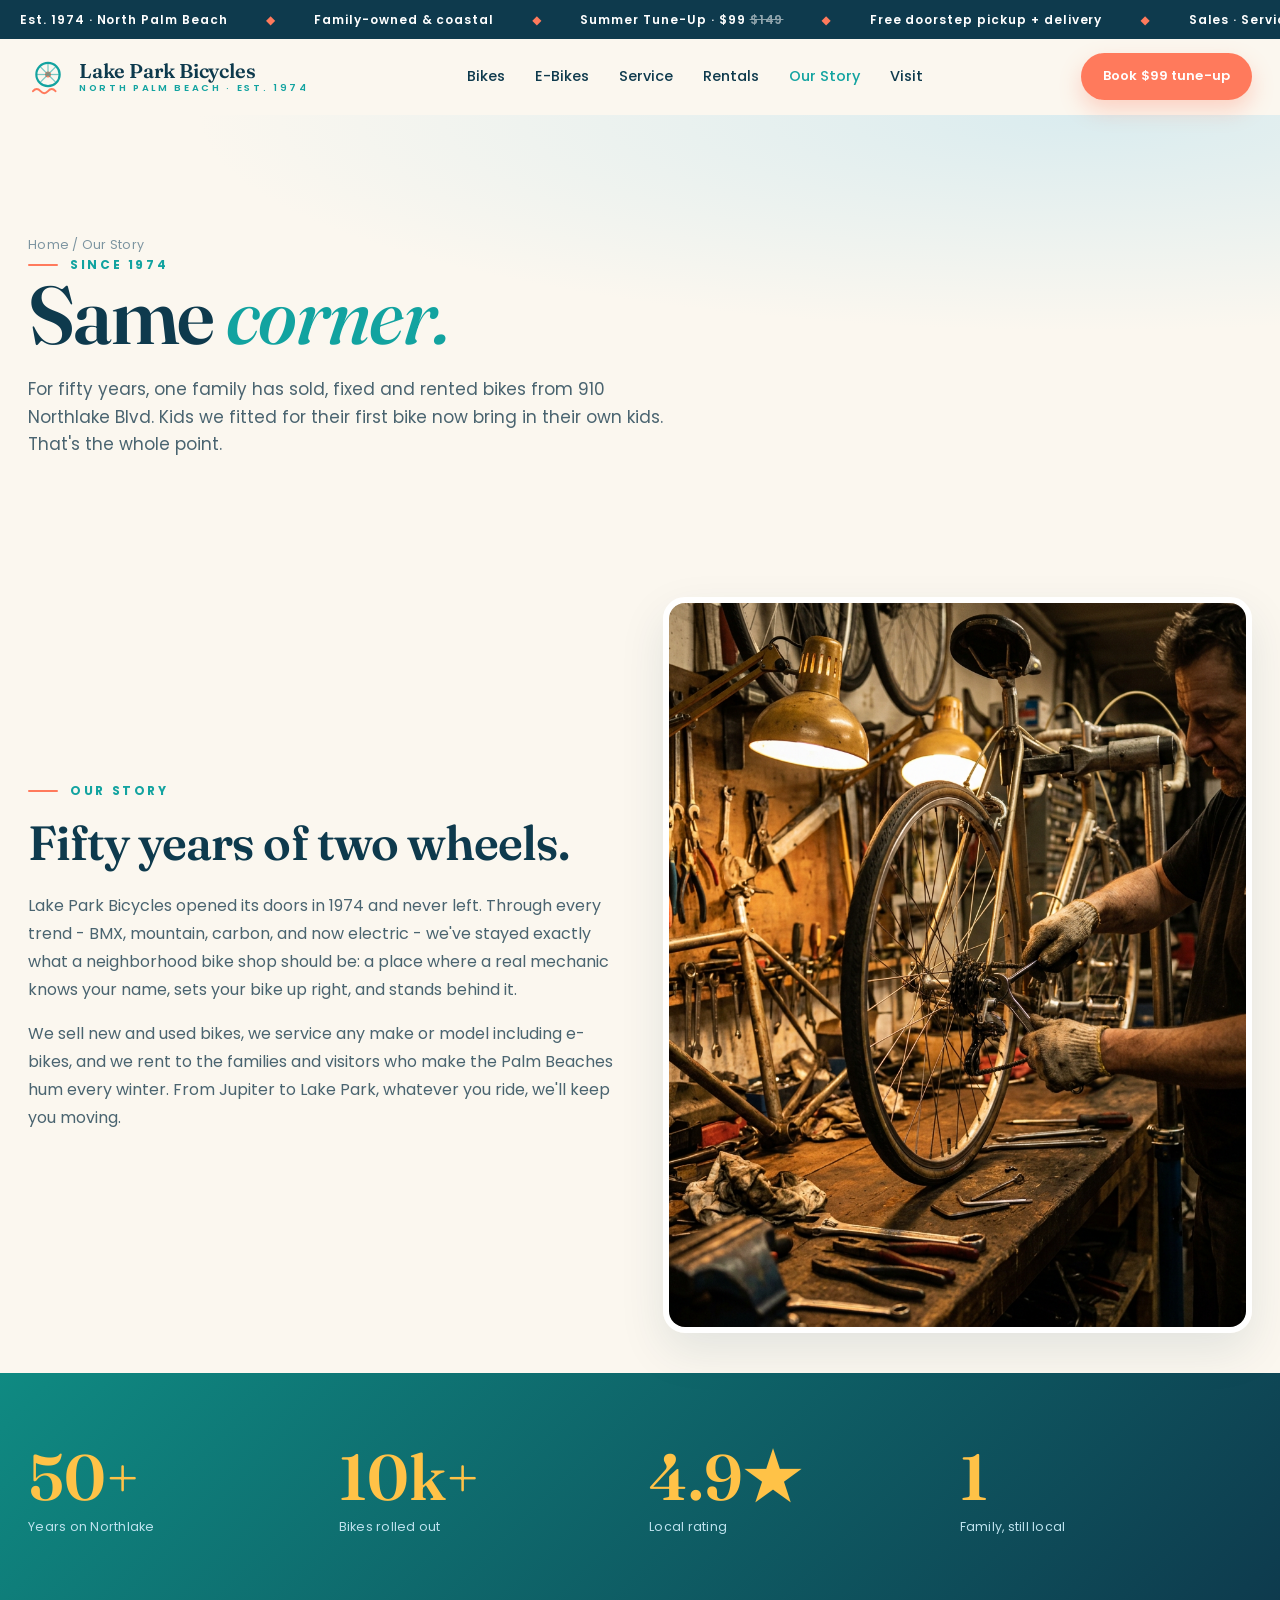
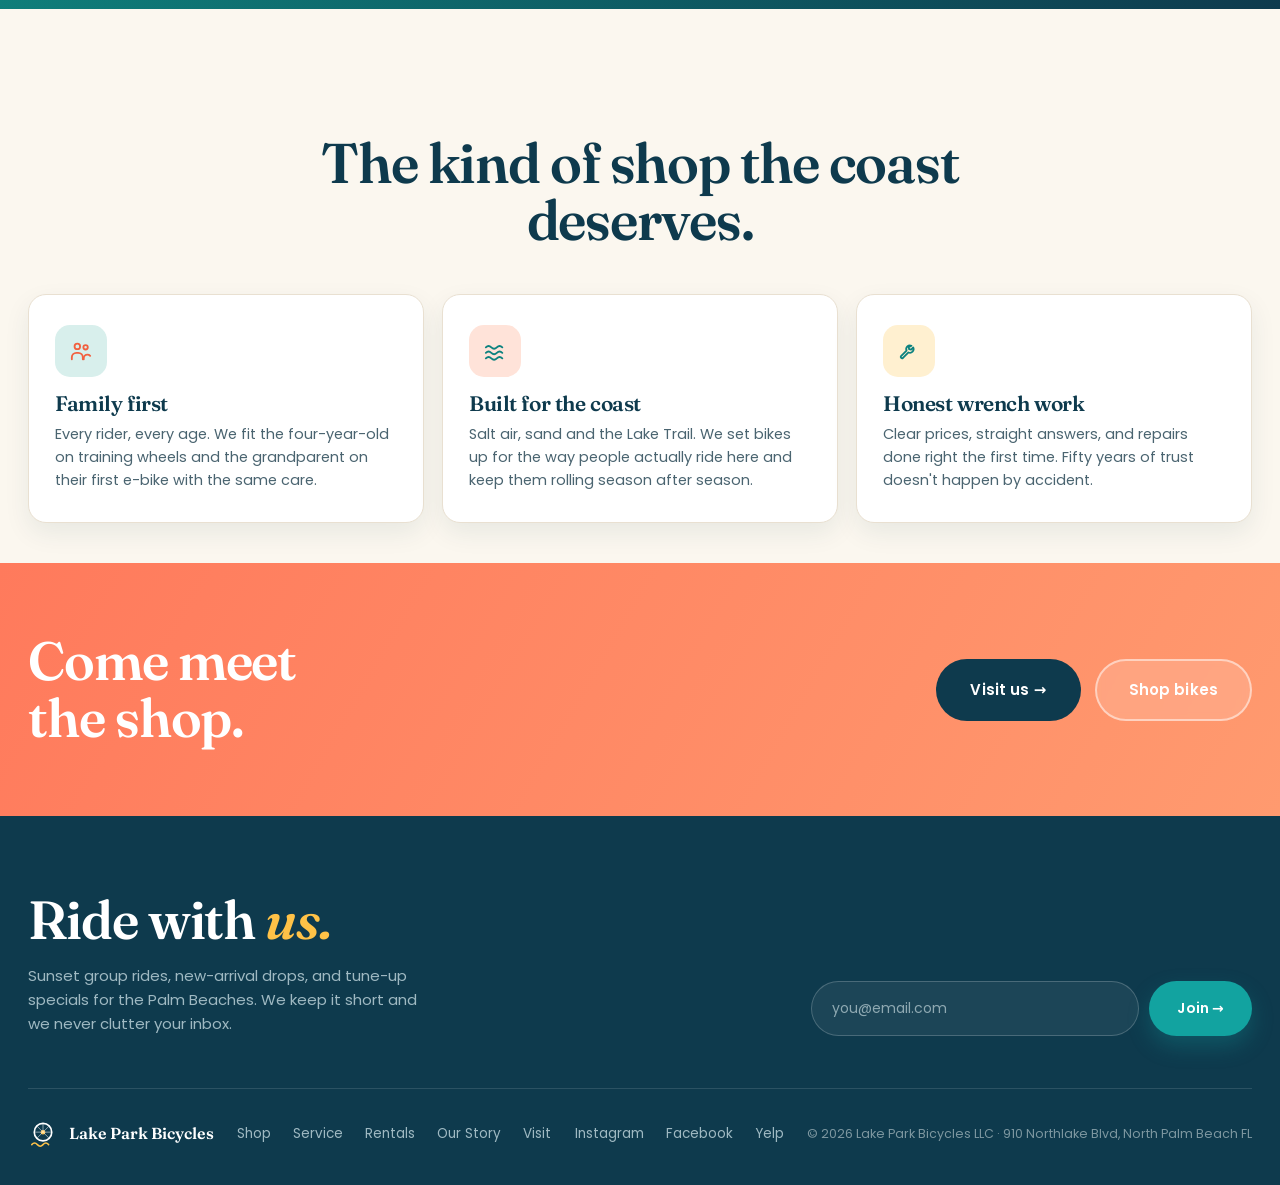
==== about.html @ b8c6c21b "Lake Park Bicycles V2: coastal/family redesign (Fraunces+Poppins, sand/teal/coral) Full visual redo " ====
<!DOCTYPE html>
<html lang="en">
<head>
<meta charset="utf-8">
<meta name="viewport" content="width=device-width, initial-scale=1">
<title>Our Story - Lake Park Bicycles</title>
<meta name="description" content="Family-owned and on the same North Palm Beach corner since 1974. Sales, service, and rentals for every kind of rider across the Palm Beaches.">
<meta name="theme-color" content="#12a3a0">
<meta property="og:title" content="Our Story - Lake Park Bicycles">
<meta property="og:description" content="Family-owned and on the same North Palm Beach corner since 1974. Sales, service, and rentals for every kind of rider across the Palm Beaches.">
<meta property="og:type" content="website">
<meta property="og:image" content="assets/img/service-mechanic.png">
<link rel="preconnect" href="https://fonts.googleapis.com"><link rel="preconnect" href="https://fonts.gstatic.com" crossorigin><link href="https://fonts.googleapis.com/css2?family=Fraunces:ital,opsz,wght@0,9..144,400;0,9..144,500;0,9..144,600;0,9..144,700;1,9..144,500;1,9..144,600&family=Poppins:wght@400;500;600;700&display=swap" rel="stylesheet">
<link rel="stylesheet" href="assets/styles.css?v=1">
</head>
<body>
<div class="ticker"><div class="ticker-track"><span class="grp"><span>Est. 1974 &middot; North Palm Beach</span><span class="dot">&#9670;</span><span>Family-owned &amp; coastal</span><span class="dot">&#9670;</span><span>Summer Tune-Up &middot; $99 <s>$149</s></span><span class="dot">&#9670;</span><span>Free doorstep pickup + delivery</span><span class="dot">&#9670;</span><span>Sales &middot; Service &middot; Rentals</span><span class="dot">&#9670;</span></span><span class="grp" aria-hidden="true"><span>Est. 1974 &middot; North Palm Beach</span><span class="dot">&#9670;</span><span>Family-owned &amp; coastal</span><span class="dot">&#9670;</span><span>Summer Tune-Up &middot; $99 <s>$149</s></span><span class="dot">&#9670;</span><span>Free doorstep pickup + delivery</span><span class="dot">&#9670;</span><span>Sales &middot; Service &middot; Rentals</span><span class="dot">&#9670;</span></span></div></div>
<header class="site"><div class="headbar">
    <a href="index.html" class="brand" aria-label="Lake Park Bicycles home"><svg width="40" height="40" viewBox="0 0 48 48" fill="none" aria-hidden="true"><circle cx="24" cy="21" r="14" stroke="#12a3a0" stroke-width="2.6"/><circle cx="24" cy="21" r="3.6" fill="#ff7a5c"/><g stroke="#12a3a0" stroke-width="1.5" opacity=".55"><line x1="24" y1="21" x2="24" y2="7"/><line x1="24" y1="21" x2="38" y2="21"/><line x1="24" y1="21" x2="10" y2="21"/><line x1="24" y1="21" x2="34" y2="11"/><line x1="24" y1="21" x2="14" y2="31"/><line x1="24" y1="21" x2="34" y2="31"/><line x1="24" y1="21" x2="14" y2="11"/></g><path d="M6 41 q4.5 -5 9 0 t9 0 t9 0" stroke="#ff7a5c" stroke-width="2.4" fill="none" stroke-linecap="round"/></svg>
      <span class="word">Lake Park Bicycles<small>North Palm Beach &middot; Est. 1974</small></span>
    </a>
    <nav class="main" id="mainnav"><a href="shop.html">Bikes</a><a href="shop.html#ebikes">E-Bikes</a><a href="service.html">Service</a><a href="rentals.html">Rentals</a><a href="about.html" class="active">Our Story</a><a href="contact.html">Visit</a></nav>
    <a href="service.html" class="btn btn-coral" style="padding:11px 20px;font-size:13px">Book $99 tune-up</a>
    <button class="menu-btn" id="menuBtn" aria-label="Menu"><span></span><span></span><span></span></button>
  </div></header>


<section class="page-hero"><div class="in">
  <div class="crumb" data-reveal><a href="index.html">Home</a> / Our Story</div>
  <div class="eyebrow" data-reveal><span>Since 1974</span></div>
  <h1 data-reveal>Same <em>corner.</em></h1>
  <p class="lead" data-reveal>For fifty years, one family has sold, fixed and rented bikes from 910 Northlake Blvd. Kids we fitted for their first bike now bring in their own kids. That's the whole point.</p>
</div></section>

<section class="section" style="padding-top:68px">
  <div class="split">
    <div data-reveal>
      <div class="eyebrow"><span>Our story</span></div>
      <h2 class="sub-h">Fifty years of two wheels.</h2>
      <p style="color:var(--slate);font-size:16px;line-height:1.75">Lake Park Bicycles opened its doors in 1974 and never left. Through every trend - BMX, mountain, carbon, and now electric - we've stayed exactly what a neighborhood bike shop should be: a place where a real mechanic knows your name, sets your bike up right, and stands behind it.</p>
      <p style="color:var(--slate);font-size:16px;line-height:1.75;margin-top:16px">We sell new and used bikes, we service any make or model including e-bikes, and we rent to the families and visitors who make the Palm Beaches hum every winter. From Jupiter to Lake Park, whatever you ride, we'll keep you moving.</p>
    </div>
    <div data-reveal><div class="mediaframe" style="aspect-ratio:4/5"><img src="assets/img/service-mechanic.png" alt="Inside the Lake Park Bicycles service shop"></div></div>
  </div>
</section>

<section class="sec-teal"><div class="section" style="padding:72px 28px">
  <div class="stats" style="border-top:0;margin-top:0;padding-top:0">
    <div class="stat" data-reveal><div class="n" style="color:#ffc247">50+</div><div class="l" style="color:#bfe3ef">Years on Northlake</div></div>
    <div class="stat" data-reveal><div class="n" style="color:#ffc247">10k+</div><div class="l" style="color:#bfe3ef">Bikes rolled out</div></div>
    <div class="stat" data-reveal><div class="n" style="color:#ffc247">4.9&#9733;</div><div class="l" style="color:#bfe3ef">Local rating</div></div>
    <div class="stat" data-reveal><div class="n" style="color:#ffc247">1</div><div class="l" style="color:#bfe3ef">Family, still local</div></div>
  </div>
</div></section>

<section class="section" style="padding-top:88px">
  <div class="eyebrow center" data-reveal style="justify-content:center"><span>What we stand for</span></div>
  <h2 class="h2" data-reveal style="text-align:center;max-width:720px;margin:0 auto 46px">The kind of shop the coast deserves.</h2>
  <div class="valgrid">
    <div class="valcard" data-reveal><div class="ic"><svg width="22" height="22" viewBox="0 0 24 24" fill="none" stroke="#f2603f" stroke-width="2" stroke-linecap="round" stroke-linejoin="round"><circle cx="8" cy="7" r="3"/><circle cx="17" cy="8" r="2.4"/><path d="M2 21v-2a5 5 0 0 1 5-5h2a5 5 0 0 1 5 5v2"/><path d="M15 21v-1a4 4 0 0 1 4-4h0a4 4 0 0 1 3 1.3"/></svg></div><h3>Family first</h3><p>Every rider, every age. We fit the four-year-old on training wheels and the grandparent on their first e-bike with the same care.</p></div>
    <div class="valcard" data-reveal><div class="ic coral"><svg width="22" height="22" viewBox="0 0 24 24" fill="none" stroke="#0c827f" stroke-width="2" stroke-linecap="round" stroke-linejoin="round"><path d="M2 8c2-2 4-2 6 0s4 2 6 0 4-2 6 0"/><path d="M2 14c2-2 4-2 6 0s4 2 6 0 4-2 6 0"/><path d="M2 20c2-2 4-2 6 0s4 2 6 0 4-2 6 0"/></svg></div><h3>Built for the coast</h3><p>Salt air, sand and the Lake Trail. We set bikes up for the way people actually ride here and keep them rolling season after season.</p></div>
    <div class="valcard" data-reveal><div class="ic sun"><svg width="22" height="22" viewBox="0 0 24 24" fill="none" stroke="#0c827f" stroke-width="2" stroke-linecap="round" stroke-linejoin="round"><path d="M14.7 6.3a4 4 0 0 0-5.4 5.2l-6 6a1.5 1.5 0 0 0 2.1 2.1l6-6a4 4 0 0 0 5.2-5.4l-2.3 2.3-2.1-.5-.5-2.1z"/></svg></div><h3>Honest wrench work</h3><p>Clear prices, straight answers, and repairs done right the first time. Fifty years of trust doesn't happen by accident.</p></div>
  </div>
</section>

<section class="cta-band"><div class="in" data-reveal>
  <h2>Come meet<br>the shop.</h2><div class="acts"><a href="contact.html" class="btn btn-navy btn-lg">Visit us &rarr;</a><a href="shop.html" class="btn btn-ghost-light btn-lg">Shop bikes</a></div></div></section>
<footer class="site"><div class="foot">
    <div class="foot-top">
      <div><h2>Ride with <em>us.</em></h2>
        <p>Sunset group rides, new-arrival drops, and tune-up specials for the Palm Beaches. We keep it short and we never clutter your inbox.</p></div>
      <form data-toast="You're on the list - see you out on the coast">
        <input type="email" placeholder="you@email.com" required aria-label="Email address">
        <button class="btn btn-teal" type="submit">Join &rarr;</button>
      </form>
    </div>
    <div class="foot-bottom">
      <div class="fb-brand"><svg width="30" height="30" viewBox="0 0 48 48" fill="none" aria-hidden="true"><circle cx="24" cy="21" r="14" stroke="#ffffff" stroke-width="2.6"/><circle cx="24" cy="21" r="3.6" fill="#ffc247"/><g stroke="#ffffff" stroke-width="1.5" opacity=".55"><line x1="24" y1="21" x2="24" y2="7"/><line x1="24" y1="21" x2="38" y2="21"/><line x1="24" y1="21" x2="10" y2="21"/><line x1="24" y1="21" x2="34" y2="11"/><line x1="24" y1="21" x2="14" y2="31"/><line x1="24" y1="21" x2="34" y2="31"/><line x1="24" y1="21" x2="14" y2="11"/></g><path d="M6 41 q4.5 -5 9 0 t9 0 t9 0" stroke="#ffc247" stroke-width="2.4" fill="none" stroke-linecap="round"/></svg><span>Lake Park Bicycles</span></div>
      <nav><a href="shop.html">Shop</a><a href="service.html">Service</a><a href="rentals.html">Rentals</a><a href="about.html">Our Story</a><a href="contact.html">Visit</a></nav>
      <nav><a href="#">Instagram</a><a href="#">Facebook</a><a href="#">Yelp</a></nav>
      <div class="copy">&copy; <span id="yr">2026</span> Lake Park Bicycles LLC &middot; 910 Northlake Blvd, North Palm Beach FL</div>
    </div>
  </div></footer>
<script src="assets/app.js?v=1"></script>
</body>
</html>
---- assets/styles.css ----
/* ===== Lake Park Bicycles V2 - coastal / family. Fraunces + Poppins ===== */
:root{
  --sand:#fbf7ef; --sand-2:#f4ecdd; --shell:#ffffff;
  --deep:#0e3a4d; --deep-2:#0a2c3b; --slate:#4a6470; --muted:#7c94a0; --faint:#9fb2bb;
  --teal:#12a3a0; --teal-d:#0c827f; --teal-soft:#d8efec;
  --coral:#ff7a5c; --coral-d:#f2603f; --sun:#ffc247; --sky:#bfe3ef;
  --line:#e9e0d1; --line-2:#dcd0bd;
  --maxw:1400px; --ease:cubic-bezier(.4,0,.2,1);
  --shadow:0 18px 46px rgba(14,58,77,.10); --shadow-s:0 10px 26px rgba(14,58,77,.08);
}
*{box-sizing:border-box}
html,body{margin:0;padding:0;background:var(--sand)}
html{scroll-behavior:smooth;overflow-x:hidden}
body{font-family:"Poppins",system-ui,-apple-system,sans-serif;color:var(--slate);-webkit-font-smoothing:antialiased;line-height:1.6;overflow-x:hidden}
a{color:inherit;text-decoration:none;transition:color .2s ease}
a:hover{color:var(--teal)}
img{max-width:100%;display:block}
::selection{background:var(--teal);color:#fff}
h1,h2,h3,.display{font-family:"Fraunces",Georgia,serif;font-weight:600;color:var(--deep);letter-spacing:-.02em;line-height:1.02;margin:0;font-optical-sizing:auto}
strong{color:var(--deep);font-weight:600}
.wrap{max-width:var(--maxw);margin:0 auto;padding:0 28px}
.teal{color:var(--teal)}.coral{color:var(--coral)}
.section{max-width:var(--maxw);margin:0 auto;padding:96px 28px 40px}

/* eyebrow / kicker */
.eyebrow{display:flex;align-items:center;gap:12px;margin-bottom:18px}
.eyebrow::before{content:"";width:30px;height:2px;background:var(--coral);border-radius:2px;flex:0 0 auto}
.eyebrow span{font-size:12px;font-weight:700;letter-spacing:.22em;text-transform:uppercase;color:var(--teal)}
.eyebrow.center{justify-content:center}
.eyebrow.center::after{content:"";width:30px;height:2px;background:var(--coral);border-radius:2px}

/* buttons */
.btn{display:inline-flex;align-items:center;gap:9px;padding:15px 26px;border-radius:999px;font-family:inherit;
  font-size:14px;font-weight:600;letter-spacing:.01em;cursor:pointer;border:2px solid transparent;
  transition:transform .2s ease,background .2s ease,border-color .2s ease,color .2s ease,box-shadow .2s ease}
.btn:hover{transform:translateY(-2px)}
.btn-teal{background:var(--teal);color:#fff;box-shadow:0 10px 22px rgba(18,163,160,.28)}
.btn-teal:hover{background:var(--teal-d);color:#fff;box-shadow:0 14px 28px rgba(18,163,160,.34)}
.btn-coral{background:var(--coral);color:#fff;box-shadow:0 10px 22px rgba(255,122,92,.30)}
.btn-coral:hover{background:var(--coral-d);color:#fff;box-shadow:0 14px 28px rgba(255,122,92,.36)}
.btn-navy{background:var(--deep);color:#fff}
.btn-navy:hover{background:var(--deep-2);color:#fff}
.btn-outline{background:transparent;color:var(--deep);border-color:var(--line-2)}
.btn-outline:hover{border-color:var(--teal);color:var(--teal)}
.btn-ghost-light{background:rgba(255,255,255,.14);color:#fff;border-color:rgba(255,255,255,.5);backdrop-filter:blur(4px)}
.btn-ghost-light:hover{background:#fff;color:var(--deep);border-color:#fff}
.btn-lg{padding:17px 32px;font-size:15px}

/* ticker */
.ticker{background:var(--deep);color:#fff;overflow:hidden;white-space:nowrap}
.ticker-track{display:inline-flex;animation:lpb-marquee 34s linear infinite;will-change:transform}
.ticker-track span.grp{display:inline-flex;gap:38px;padding:10px 20px;font-size:12px;font-weight:600;letter-spacing:.08em}
.ticker-track .dot{color:var(--coral)}
.ticker s{opacity:.55}

/* header */
header.site{position:sticky;top:0;z-index:60;background:rgba(251,247,239,0);border-bottom:1px solid rgba(0,0,0,0);
  transition:background .35s ease,backdrop-filter .35s ease,border-color .35s ease,box-shadow .35s ease}
header.site.scrolled{background:rgba(251,247,239,.9);backdrop-filter:blur(12px);border-bottom-color:var(--line);box-shadow:0 6px 24px rgba(14,58,77,.06)}
.headbar{max-width:var(--maxw);margin:0 auto;padding:14px 28px;display:flex;align-items:center;justify-content:space-between;gap:24px}
.brand{display:flex;align-items:center;gap:11px}
.brand svg{flex:0 0 auto}
.brand .word{font-family:"Fraunces",serif;font-weight:600;font-size:20px;letter-spacing:-.01em;line-height:.95;color:var(--deep)}
.brand .word small{display:block;font-family:"Poppins",sans-serif;font-weight:600;font-size:9.5px;letter-spacing:.28em;text-transform:uppercase;color:var(--teal);margin-top:3px}
nav.main{display:flex;align-items:center;gap:30px;font-size:14.5px;font-weight:500;color:var(--deep)}
nav.main a.active{color:var(--teal)}
.menu-btn{display:none;background:none;border:0;cursor:pointer;flex-direction:column;gap:5px;padding:8px}
.menu-btn span{width:24px;height:2px;background:var(--deep);border-radius:2px}

/* hero */
.hero{position:relative;overflow:hidden;background:
  radial-gradient(120% 80% at 88% 0%, rgba(191,227,239,.5), rgba(251,247,239,0) 60%),
  radial-gradient(90% 70% at 0% 100%, rgba(216,239,236,.6), rgba(251,247,239,0) 55%), var(--sand)}
.hero-grid{position:relative;z-index:2;max-width:var(--maxw);margin:0 auto;padding:70px 28px 120px;
  display:grid;grid-template-columns:1.02fr .98fr;gap:52px;align-items:center}
.hero h1{font-size:clamp(46px,7vw,92px);line-height:1.0;color:var(--deep)}
.hero h1 em{font-style:italic;color:var(--teal);font-weight:500}
.hero .lead{max-width:460px;margin:24px 0 0;font-size:17.5px;line-height:1.6;color:var(--slate)}
.hero .acts{display:flex;gap:14px;flex-wrap:wrap;margin-top:32px}
.hero-badges{display:flex;gap:22px;flex-wrap:wrap;margin-top:36px}
.hero-badges .hb{display:flex;align-items:center;gap:10px;font-size:13.5px;font-weight:500;color:var(--deep)}
.hero-badges .hb b{width:34px;height:34px;border-radius:50%;background:var(--teal-soft);color:var(--teal-d);display:grid;place-items:center;font-family:"Fraunces",serif;font-weight:700}
.hero-media{position:relative;justify-self:center;width:100%;max-width:560px}
.hero-media .photo{position:relative;aspect-ratio:4/5;border-radius:26px;overflow:hidden;box-shadow:var(--shadow);
  border:6px solid #fff;animation:lpb-float 6s ease-in-out infinite}
.hero-media .photo img{width:100%;height:100%;object-fit:cover}
.hero-media .float-card{position:absolute;background:#fff;border-radius:16px;box-shadow:var(--shadow);padding:14px 18px;display:flex;align-items:center;gap:12px}
.hero-media .fc-1{left:-22px;top:34px;animation:lpb-float 5s ease-in-out infinite}
.hero-media .fc-2{right:-18px;bottom:52px;animation:lpb-float 5.6s ease-in-out infinite .6s}
.float-card .ic{width:40px;height:40px;border-radius:12px;display:grid;place-items:center;flex:0 0 auto}
.float-card .ic.teal{background:var(--teal-soft)}.float-card .ic.coral{background:#ffe3d9}
.float-card .t{font-family:"Fraunces",serif;font-weight:700;color:var(--deep);font-size:17px;line-height:1}
.float-card .s{font-size:11.5px;color:var(--muted);margin-top:3px}

/* wave divider */
.wave{display:block;width:100%;height:auto;margin-bottom:-6px}
.wave.flip{transform:rotate(180deg)}

/* section head row */
.head-row{display:flex;align-items:flex-end;justify-content:space-between;gap:24px;flex-wrap:wrap;margin-bottom:40px}
.head-row h2{font-size:clamp(32px,4.6vw,60px)}
.h2{font-size:clamp(30px,4.4vw,56px)}
.link-teal{font-size:14px;font-weight:600;color:var(--teal);border-bottom:2px solid var(--teal);padding-bottom:3px;white-space:nowrap}
.lead-c{max-width:640px;color:var(--slate);font-size:17px;line-height:1.65}

/* category tiles */
.tiles{display:grid;grid-template-columns:repeat(3,1fr);gap:18px}
.tile{position:relative;aspect-ratio:3/4;border-radius:20px;overflow:hidden;display:block;box-shadow:var(--shadow-s);transition:transform .4s var(--ease),box-shadow .4s ease}
.tile:hover{transform:translateY(-6px);box-shadow:var(--shadow)}
.tile img{width:100%;height:100%;object-fit:cover;transition:transform .6s var(--ease)}
.tile:hover img{transform:scale(1.06)}
.tile .scrim{position:absolute;inset:0;pointer-events:none;background:linear-gradient(180deg,rgba(10,44,59,0) 42%,rgba(10,44,59,.82) 100%)}
.tile .lab{position:absolute;left:22px;bottom:20px;right:22px;pointer-events:none}
.tile .lab .name{font-family:"Fraunces",serif;font-weight:600;color:#fff;font-size:28px;line-height:1.02}
.tile .lab .go{margin-top:6px;font-size:12.5px;font-weight:600;letter-spacing:.02em;color:var(--sky)}
.chip{background:var(--coral);color:#fff;font-size:11px;font-weight:600;letter-spacing:.04em;padding:5px 11px;border-radius:999px}
.chip.teal{background:var(--teal)}
.tile .chip{position:absolute;left:20px;top:18px}

/* product cards - navy showcase stage */
.pgrid{display:grid;grid-template-columns:repeat(4,1fr);gap:18px}
.pgrid.three{grid-template-columns:repeat(3,1fr)}
.pcard{display:block;background:var(--shell);border:1px solid var(--line);border-radius:18px;overflow:hidden;
  box-shadow:var(--shadow-s);transition:transform .35s var(--ease),box-shadow .35s ease}
.pcard:hover{transform:translateY(-6px);box-shadow:var(--shadow)}
.pcard .ph{position:relative;aspect-ratio:1/1;background:radial-gradient(80% 80% at 50% 38%,#154b60,#0a2c3b)}
.pcard .ph img{width:100%;height:100%;object-fit:cover}
.pcard .ph .chip{position:absolute;top:12px;left:12px}
.pcard .body{padding:18px 18px 20px}
.pcard .brand-lab{font-size:11.5px;letter-spacing:.1em;text-transform:uppercase;color:var(--muted);font-weight:600}
.pcard .name{font-family:"Fraunces",serif;font-weight:600;color:var(--deep);font-size:21px;margin:4px 0 12px}
.pcard .row{display:flex;align-items:baseline;justify-content:space-between}
.pcard .price{font-size:18px;font-weight:700;color:var(--deep)}
.pcard .view{font-size:12.5px;font-weight:600;color:var(--teal)}

/* $99 service band */
.service{position:relative;color:#fff;overflow:hidden;
  background:linear-gradient(135deg,#0f8a82 0%,#0e3a4d 100%)}
.service::after{content:"";position:absolute;right:-6%;top:-30%;width:52%;height:160%;
  background:radial-gradient(circle at center,rgba(255,194,71,.16),transparent 62%);pointer-events:none}
.service-top{position:relative;z-index:2;max-width:var(--maxw);margin:0 auto;padding:22px 28px 0}
.service-top .row{display:flex;align-items:center;gap:14px;overflow:hidden;white-space:nowrap;border-bottom:1px solid rgba(255,255,255,.22);padding-bottom:16px}
.service-top .row span{font-size:12px;font-weight:600;letter-spacing:.2em;text-transform:uppercase}
.service-top .row .fill{flex:1;height:1px;background:rgba(255,255,255,.22)}
.service-grid{position:relative;z-index:2;max-width:var(--maxw);margin:0 auto;padding:52px 28px 80px;display:grid;grid-template-columns:1.1fr .9fr;gap:52px;align-items:center}
.service h2,.service h3{color:#fff}
.big99{display:flex;align-items:flex-start;gap:22px;flex-wrap:wrap}
.big99 .num{font-family:"Fraunces",serif;font-weight:600;line-height:.86;font-size:clamp(110px,17vw,220px);color:#fff}
.big99 .lab{padding-top:14px}
.big99 .lab .t{font-family:"Fraunces",serif;font-weight:600;font-size:clamp(30px,4.4vw,52px);line-height:1.0;color:#fff}
.big99 .lab .save{margin-top:12px;font-size:16px;font-weight:600;color:var(--sun)}
.big99 .lab .save s{opacity:.65;color:#cfe6e4}
.service p{max-width:560px;margin:20px 0 0;font-size:17px;line-height:1.62;color:#e7f1f0}
.service p strong{color:#fff}
.checks{display:grid;grid-template-columns:repeat(2,1fr);gap:12px 30px;margin-top:32px;max-width:620px}
.checks .c{display:flex;gap:11px;align-items:center;font-size:14.5px;font-weight:500;color:#eef6f5;border-bottom:1px solid rgba(255,255,255,.16);padding-bottom:12px}
.checks .c b{color:var(--sun);font-weight:700}
.service .acts{display:flex;gap:14px;flex-wrap:wrap;margin-top:34px}
.service-photo{position:relative}
.service-photo .frame{position:relative;aspect-ratio:4/5;border-radius:20px;overflow:hidden;border:6px solid rgba(255,255,255,.9);box-shadow:var(--shadow)}
.service-photo .frame img{width:100%;height:100%;object-fit:cover}
.service-photo .badge{position:absolute;right:-6px;bottom:-16px;background:var(--coral);color:#fff;padding:16px 22px;border-radius:16px;
  transform:rotate(-3deg);box-shadow:0 16px 34px rgba(255,122,92,.4)}
.service-photo .badge .b{font-family:"Fraunces",serif;font-weight:700;font-size:24px;line-height:1;color:#fff}
.service-photo .badge .s{font-size:11px;letter-spacing:.08em;text-transform:uppercase;margin-top:4px;color:#fff}

/* towns strip */
.towns{background:var(--shell);border-top:1px solid var(--line);border-bottom:1px solid var(--line)}
.towns .in{max-width:var(--maxw);margin:0 auto;padding:34px 28px;display:flex;align-items:center;justify-content:center;gap:14px 40px;flex-wrap:wrap}
.towns .lbl{font-size:12px;font-weight:600;letter-spacing:.18em;text-transform:uppercase;color:var(--muted)}
.towns .town{font-family:"Fraunces",serif;font-weight:600;font-size:clamp(18px,2.4vw,26px);color:var(--deep)}
.towns .town span{color:var(--teal)}

/* heritage / stats */
.heritage{max-width:var(--maxw);margin:0 auto;padding:96px 28px;text-align:center}
.heritage h2{margin:0 auto;max-width:980px;font-size:clamp(30px,4.6vw,60px);line-height:1.08}
.heritage h2 em{font-style:italic;color:var(--teal)}
.stats{display:grid;grid-template-columns:repeat(4,1fr);gap:18px;margin-top:56px;border-top:1px solid var(--line);padding-top:44px}
.stat .n{font-family:"Fraunces",serif;font-weight:600;font-size:clamp(38px,5vw,64px);line-height:1;color:var(--coral)}
.stat .l{font-size:12.5px;letter-spacing:.02em;color:var(--muted);margin-top:8px}

/* feature split (why us) */
.split{display:grid;grid-template-columns:1fr 1fr;gap:46px;align-items:center}
.feat-list{list-style:none;padding:0;margin:24px 0 0;display:grid;gap:2px}
.feat-list li{display:flex;gap:12px;color:var(--slate);font-size:15.5px;padding:13px 0;border-bottom:1px solid var(--line)}
.feat-list li:before{content:"";width:22px;height:22px;flex:0 0 auto;border-radius:50%;margin-top:1px;
  background:var(--teal-soft) url("data:image/svg+xml,%3Csvg xmlns='http://www.w3.org/2000/svg' width='12' height='12' viewBox='0 0 24 24' fill='none' stroke='%230c827f' stroke-width='3.5' stroke-linecap='round' stroke-linejoin='round'%3E%3Cpolyline points='20 6 9 17 4 12'/%3E%3C/svg%3E") center/12px no-repeat}
.mediaframe{position:relative;aspect-ratio:5/4;border-radius:22px;overflow:hidden;border:6px solid #fff;box-shadow:var(--shadow)}
.mediaframe img{width:100%;height:100%;object-fit:cover}

/* value cards */
.valgrid{display:grid;grid-template-columns:repeat(3,1fr);gap:18px}
.valcard{background:var(--shell);border:1px solid var(--line);border-radius:18px;padding:30px 26px;box-shadow:var(--shadow-s);transition:transform .3s var(--ease),box-shadow .3s ease}
.valcard:hover{transform:translateY(-5px);box-shadow:var(--shadow)}
.valcard .ic{width:52px;height:52px;border-radius:15px;display:grid;place-items:center;background:var(--teal-soft);margin-bottom:16px}
.valcard .ic.coral{background:#ffe3d9}.valcard .ic.sun{background:#fff0d0}
.valcard h3{font-size:21px;margin-bottom:8px}
.valcard p{font-size:14.5px;color:var(--slate);line-height:1.6;margin:0}

/* visit + map */
.visit{background:var(--sand-2)}
.visit-grid{max-width:var(--maxw);margin:0 auto;padding:88px 28px;display:grid;grid-template-columns:.9fr 1.1fr;gap:52px;align-items:center}
.visit h2{font-size:clamp(34px,4.8vw,64px);line-height:1.02}
.visit .addr{margin:16px 0 0;font-size:16px;color:var(--slate)}
.visit .cols{display:grid;grid-template-columns:1fr 1fr;gap:28px;margin-top:36px}
.visit .cols .hd{font-size:12px;letter-spacing:.1em;text-transform:uppercase;color:var(--teal);font-weight:600;margin-bottom:10px}
.visit .cols .bd{font-size:15px;line-height:1.85;color:var(--slate)}
.map{position:relative;aspect-ratio:16/11;border-radius:20px;overflow:hidden;border:6px solid #fff;box-shadow:var(--shadow)}
.map iframe{width:100%;height:100%;border:0}

/* footer */
footer.site{background:var(--deep);color:#cfe0e6}
.foot{max-width:var(--maxw);margin:0 auto;padding:76px 28px 36px}
.foot-top{display:grid;grid-template-columns:1.25fr .75fr;gap:48px;align-items:end;border-bottom:1px solid rgba(255,255,255,.12);padding-bottom:52px}
.foot-top h2{color:#fff;font-size:clamp(30px,4.2vw,56px);line-height:1.04}
.foot-top h2 em{font-style:italic;color:var(--sun)}
.foot-top p{margin:16px 0 0;font-size:15px;color:#9fb9c2;max-width:400px}
.foot form{display:flex;gap:10px;flex-wrap:wrap}
.foot input{flex:1;min-width:180px;background:rgba(255,255,255,.06);border:1px solid rgba(255,255,255,.2);border-radius:999px;padding:14px 20px;color:#fff;font-family:inherit;font-size:14px;outline:none;transition:border-color .2s ease}
.foot input::placeholder{color:#8fa9b2}
.foot input:focus{border-color:var(--teal)}
.foot-bottom{display:flex;flex-wrap:wrap;justify-content:space-between;gap:22px;align-items:center;padding-top:30px}
.foot-bottom .fb-brand{display:flex;align-items:center;gap:11px}
.foot-bottom .fb-brand span{font-family:"Fraunces",serif;font-weight:600;font-size:16px;color:#fff}
.foot-bottom nav{display:flex;gap:22px;flex-wrap:wrap;font-size:13.5px;color:#9fb9c2}
.foot-bottom .copy{font-size:12.5px;color:#7d97a0}

/* reveal */
[data-reveal]{opacity:0;transform:translateY(30px);transition:opacity .8s var(--ease),transform .8s var(--ease)}
[data-reveal].in{opacity:1;transform:none}

/* keyframes */
@keyframes lpb-marquee{from{transform:translateX(0)}to{transform:translateX(-50%)}}
@keyframes lpb-float{0%,100%{transform:translateY(0)}50%{transform:translateY(-12px)}}
@keyframes lpb-wave{from{transform:translateX(0)}to{transform:translateX(-50%)}}
@media(prefers-reduced-motion:reduce){*{animation:none!important}}

/* ===== interior pages ===== */
.page-hero{position:relative;overflow:hidden;padding:120px 28px 70px;
  background:radial-gradient(120% 90% at 85% 0%, rgba(191,227,239,.55), rgba(251,247,239,0) 58%), var(--sand)}
.page-hero .in{position:relative;z-index:2;max-width:var(--maxw);margin:0 auto}
.page-hero h1{font-size:clamp(42px,6.4vw,88px);line-height:1.0}
.page-hero h1 em{font-style:italic;color:var(--teal);font-weight:500}
.page-hero .lead{max-width:640px;margin:20px 0 0;font-size:17px;line-height:1.62;color:var(--slate)}
.crumb{font-size:12.5px;letter-spacing:.02em;color:var(--muted);margin-bottom:20px}
.crumb a:hover{color:var(--teal)}
.sub-h{font-size:clamp(28px,4vw,48px);line-height:1.04;margin:0 0 24px}

/* photo hero (rentals/service) */
.photo-hero{position:relative;padding:140px 28px 150px;min-height:74vh;display:flex;align-items:center;overflow:hidden}
.photo-hero .hero-bg{position:absolute;inset:0;z-index:0}
.photo-hero .hero-bg img{width:100%;height:100%;object-fit:cover;object-position:center}
.photo-hero .hero-bg::after{content:"";position:absolute;inset:0;background:linear-gradient(90deg,rgba(10,44,59,.9) 0%,rgba(10,44,59,.62) 42%,rgba(10,44,59,.2) 72%,rgba(10,44,59,.05) 100%)}
.photo-hero .in{position:relative;z-index:2;max-width:var(--maxw);margin:0 auto;width:100%}
.photo-hero .crumb{color:#bcd3db}.photo-hero .crumb a{color:#eaf3f5}
.photo-hero h1,.photo-hero .lead{color:#fff}.photo-hero h1 em{color:var(--sun)}
.photo-hero .lead{color:#e6f0f2}
.photo-hero .eyebrow span{color:var(--sky)}.photo-hero .eyebrow::before{background:var(--coral)}
@media(max-width:720px){
  .photo-hero{min-height:auto}
  .photo-hero .hero-bg::after{background:linear-gradient(180deg,rgba(10,44,59,.55) 0%,rgba(10,44,59,.86) 66%,var(--deep) 100%)}
}

/* price menu table */
.tablecard{background:var(--shell);border:1px solid var(--line);border-radius:18px;overflow:hidden;box-shadow:var(--shadow-s)}
.menu{width:100%;border-collapse:collapse;font-size:15px}
.menu th{text-align:left;font-weight:600;font-size:11px;letter-spacing:.12em;text-transform:uppercase;color:var(--muted);padding:16px 22px;border-bottom:1px solid var(--line);background:var(--sand-2)}
.menu td{padding:16px 22px;border-bottom:1px solid var(--line);color:var(--slate);vertical-align:top}
.menu tr:last-child td{border-bottom:0}
.menu td.svc{color:var(--deep);font-weight:500}
.menu td.price{color:var(--teal-d);font-weight:700;white-space:nowrap;font-size:16px}
.menu td.note{color:var(--muted);font-size:13.5px}
.menu tbody tr:hover td{background:rgba(18,163,160,.04)}

/* plans */
.plans{display:grid;grid-template-columns:repeat(3,1fr);gap:18px}
.plan{background:var(--shell);border:1px solid var(--line);border-radius:20px;padding:32px 28px;box-shadow:var(--shadow-s);transition:transform .35s var(--ease),box-shadow .35s ease}
.plan:hover{transform:translateY(-6px);box-shadow:var(--shadow)}
.plan.feat{border:2px solid var(--teal);position:relative}
.plan.feat::before{content:"Most popular";position:absolute;top:-13px;left:28px;background:var(--coral);color:#fff;font-size:11px;font-weight:600;letter-spacing:.04em;padding:5px 13px;border-radius:999px}
.plan .tier{font-size:12px;letter-spacing:.1em;text-transform:uppercase;color:var(--muted);font-weight:600}
.plan .pname{font-family:"Fraunces",serif;font-weight:600;font-size:26px;color:var(--deep);margin:6px 0 8px}
.plan .pp{font-family:"Fraunces",serif;font-weight:700;font-size:44px;color:var(--teal-d);line-height:1}
.plan .pp s{color:var(--muted);font-size:22px;font-weight:400}
.plan ul{list-style:none;padding:0;margin:22px 0 0}
.plan li{display:flex;gap:10px;font-size:14.5px;color:var(--slate);padding:9px 0;border-bottom:1px solid var(--line)}
.plan li:last-child{border-bottom:0}
.plan li:before{content:"";width:18px;height:18px;flex:0 0 auto;border-radius:50%;margin-top:2px;
  background:var(--teal-soft) url("data:image/svg+xml,%3Csvg xmlns='http://www.w3.org/2000/svg' width='11' height='11' viewBox='0 0 24 24' fill='none' stroke='%230c827f' stroke-width='3.5' stroke-linecap='round' stroke-linejoin='round'%3E%3Cpolyline points='20 6 9 17 4 12'/%3E%3C/svg%3E") center/11px no-repeat}
.plan .btn{margin-top:24px;width:100%;justify-content:center}

/* alt section bg */
.sec-tint{background:var(--sand-2)}
.sec-teal{background:linear-gradient(135deg,#0f8a82,#0e3a4d);color:#fff}
.sec-teal .eyebrow span{color:var(--sky)}.sec-teal .eyebrow::before{background:var(--coral)}
.sec-teal h2,.sec-teal h3{color:#fff}

/* simple cards grid (accessories/tools/rentals features) */
.simplegrid{display:grid;grid-template-columns:repeat(4,1fr);gap:18px}
.scard{background:var(--shell);border:1px solid var(--line);border-radius:16px;padding:24px;box-shadow:var(--shadow-s);transition:transform .3s var(--ease),box-shadow .3s ease}
.scard:hover{transform:translateY(-5px);box-shadow:var(--shadow)}
.scard .cat{font-size:11px;letter-spacing:.1em;text-transform:uppercase;color:var(--teal);font-weight:600}
.scard .n{font-family:"Fraunces",serif;font-weight:600;font-size:19px;color:var(--deep);margin:6px 0 4px}
.scard .pr{color:var(--coral);font-weight:600}
.scard .d{color:var(--muted);font-size:13.5px;margin-top:8px;line-height:1.55}

/* CTA band */
.cta-band{background:linear-gradient(120deg,var(--coral),#ff9a6f)}
.cta-band .in{max-width:var(--maxw);margin:0 auto;padding:70px 28px;display:flex;justify-content:space-between;align-items:center;gap:32px;flex-wrap:wrap}
.cta-band h2{color:#fff;font-size:clamp(30px,4.2vw,54px);line-height:1.05}
.cta-band .acts{display:flex;gap:14px;flex-wrap:wrap}

/* product detail */
.pdp{display:grid;grid-template-columns:1.05fr .95fr;gap:46px;align-items:start}
.gallery{display:grid;grid-template-columns:74px 1fr;gap:14px;position:sticky;top:96px}
.thumbs{display:flex;flex-direction:column;gap:12px}
.thumb{aspect-ratio:1/1;border:2px solid var(--line);border-radius:12px;overflow:hidden;cursor:pointer;background:#0a2c3b;padding:0}
.thumb.active{border-color:var(--teal)}
.thumb img{width:100%;height:100%;object-fit:cover}
.stage{position:relative;aspect-ratio:1/1;border-radius:20px;overflow:hidden;background:radial-gradient(80% 80% at 50% 38%,#154b60,#0a2c3b);box-shadow:var(--shadow-s)}
.stage img{width:100%;height:100%;object-fit:cover}
.stage .chip{position:absolute;top:16px;left:16px}
.pinfo h1{font-size:clamp(36px,5vw,60px);margin:6px 0 12px}
.stars{color:var(--sun);letter-spacing:2px}
.pricebl{display:flex;align-items:baseline;gap:14px;margin:22px 0}
.pricebl .big{font-family:"Fraunces",serif;font-weight:700;font-size:44px;color:var(--deep);line-height:1}
.pricebl s{color:var(--muted);font-size:20px}
.opt-lab{font-size:12px;letter-spacing:.08em;text-transform:uppercase;color:var(--muted);font-weight:600;margin:24px 0 12px}
.opt-lab b{color:var(--deep)}
.swatches{display:flex;gap:12px}
.swatch{width:38px;height:38px;border-radius:50%;border:2px solid var(--line);cursor:pointer;transition:.2s}
.swatch.active{border-color:var(--teal);transform:scale(1.08)}
.sizes{display:flex;gap:10px}
.size{min-width:52px;padding:12px 0;text-align:center;border:2px solid var(--line);border-radius:12px;cursor:pointer;font-weight:600;background:#fff;color:var(--deep);font-family:inherit;transition:.2s}
.size.active{border-color:var(--teal);color:var(--teal-d)}
.assur{display:grid;gap:11px;margin-top:28px;border-top:1px solid var(--line);padding-top:24px}
.assur div{display:flex;gap:11px;color:var(--slate);font-size:14px}
.assur b{color:var(--teal-d)}
.mini-marq{background:var(--deep);color:#fff;overflow:hidden;white-space:nowrap}
.mini-marq .t{display:inline-flex;animation:lpb-marquee 24s linear infinite}
.mini-marq .g{display:inline-flex;gap:36px;padding:15px 20px;font-family:"Fraunces",serif;font-weight:600;font-size:19px}
.mini-marq .g span:nth-child(even){color:var(--sun)}
.specs{display:grid;grid-template-columns:repeat(3,1fr);gap:0 44px}
.spec{display:flex;justify-content:space-between;gap:16px;padding:16px 0;border-bottom:1px solid var(--line)}
.spec .k{color:var(--muted);font-size:13px}
.spec .v{font-weight:600;color:var(--deep)}

/* contact form */
.cform{display:grid;gap:14px;max-width:520px}
.cform input,.cform textarea{background:#fff;border:1px solid var(--line-2);border-radius:14px;padding:14px 16px;color:var(--deep);font-family:inherit;font-size:15px;outline:none;transition:border-color .2s ease;width:100%}
.cform textarea{min-height:130px;resize:vertical}
.cform input:focus,.cform textarea:focus{border-color:var(--teal)}
.cform input::placeholder,.cform textarea::placeholder{color:var(--faint)}

/* responsive */
@media(max-width:1000px){
  .hero-grid{grid-template-columns:1fr;gap:40px}
  .hero-media{order:-1;max-width:440px}
  .service-grid,.visit-grid,.foot-top,.split{grid-template-columns:1fr;gap:36px}
  .tiles{grid-template-columns:1fr 1fr}
  .pgrid,.pgrid.three{grid-template-columns:1fr 1fr}
  .valgrid{grid-template-columns:1fr}
  .plans,.specs{grid-template-columns:1fr}
  .simplegrid{grid-template-columns:1fr 1fr}
  .pdp{grid-template-columns:1fr;gap:28px}
  .gallery{position:static;grid-template-columns:1fr}
  .thumbs{flex-direction:row}.thumb{width:74px}
  .service-photo .badge{right:12px}
}
@media(max-width:720px){
  nav.main{display:none;position:absolute;top:100%;left:0;right:0;flex-direction:column;gap:0;background:rgba(251,247,239,.98);
    backdrop-filter:blur(12px);border-bottom:1px solid var(--line);padding:8px 0;box-shadow:var(--shadow)}
  nav.main.open{display:flex}
  nav.main a{padding:14px 28px;width:100%}
  .menu-btn{display:flex}
  .section{padding:64px 28px 24px}
  .tiles,.pgrid,.pgrid.three,.stats,.checks,.visit .cols,.simplegrid,.valgrid{grid-template-columns:1fr}
  .stats{gap:26px}
  .foot-bottom{align-items:flex-start;flex-direction:column}
  .cta-band .in{flex-direction:column;align-items:flex-start}
  .hero-media .float-card{display:none}
  .big99{gap:8px}
}
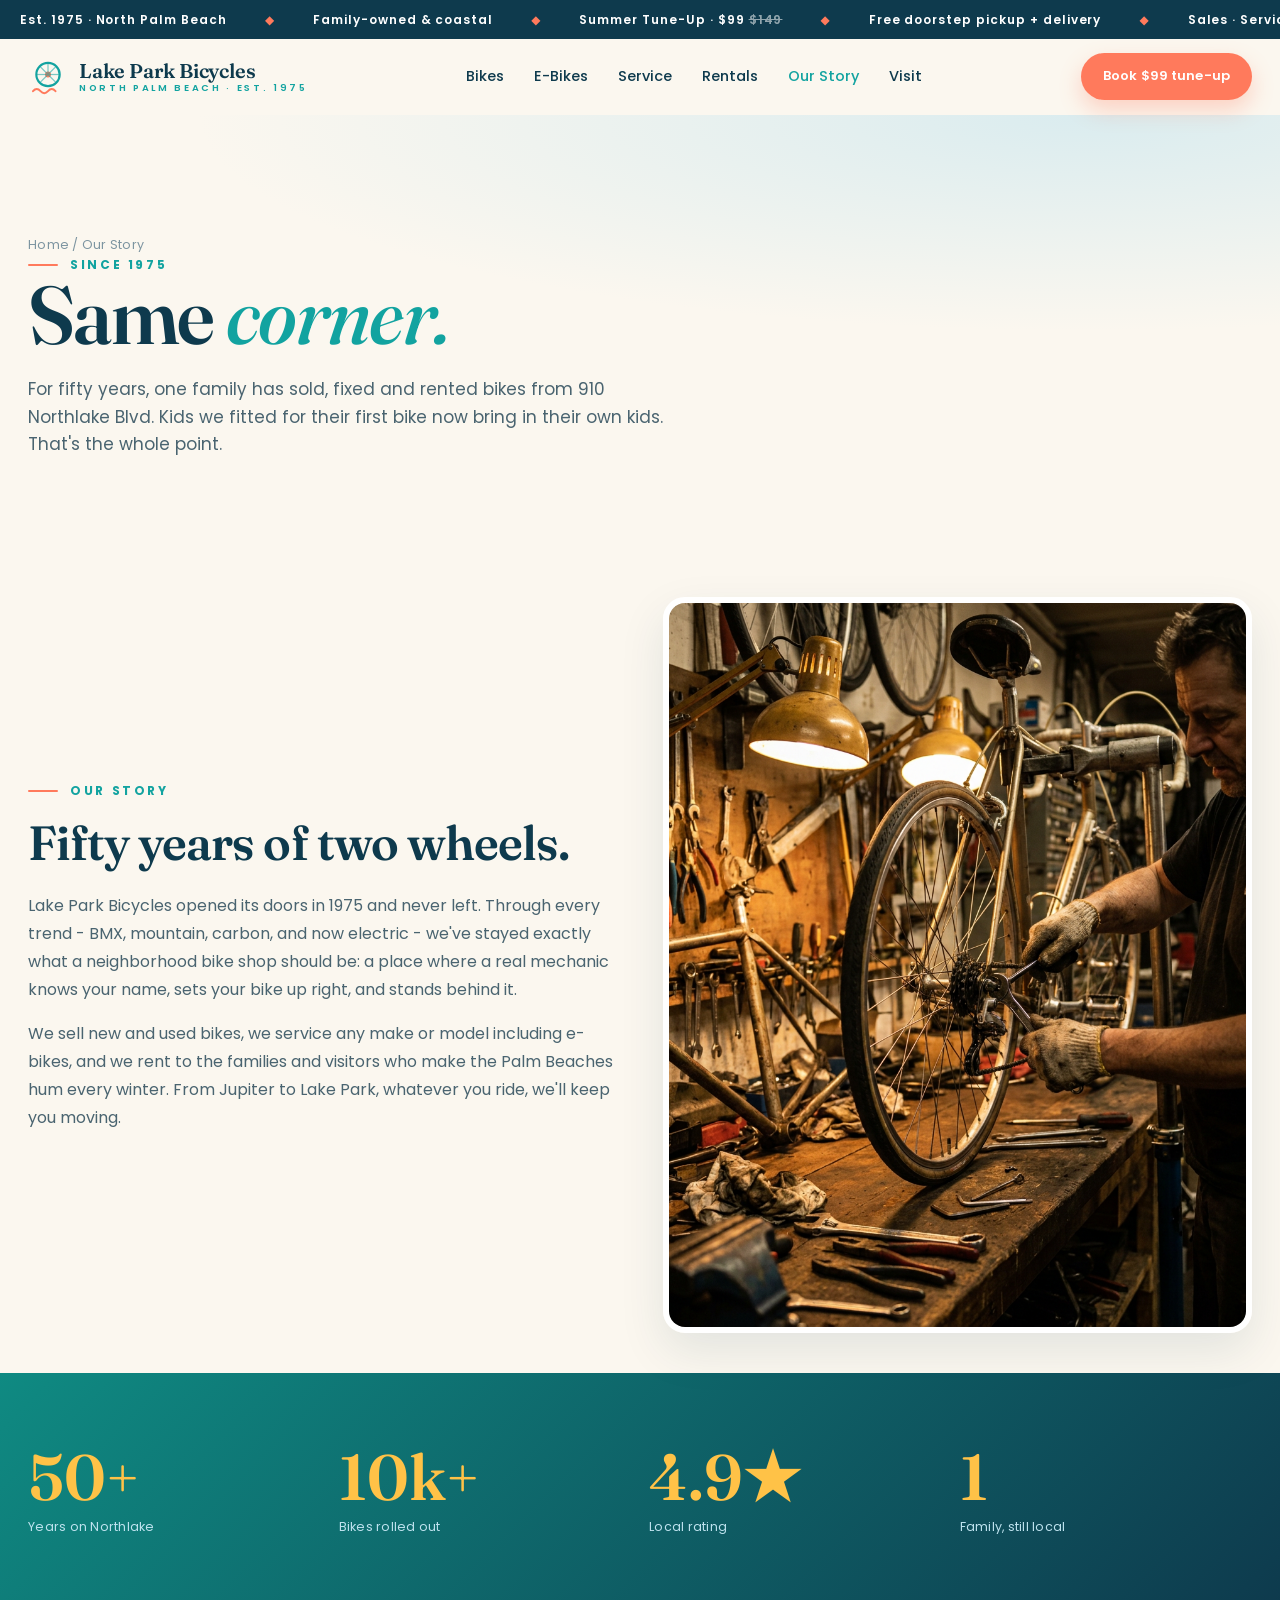
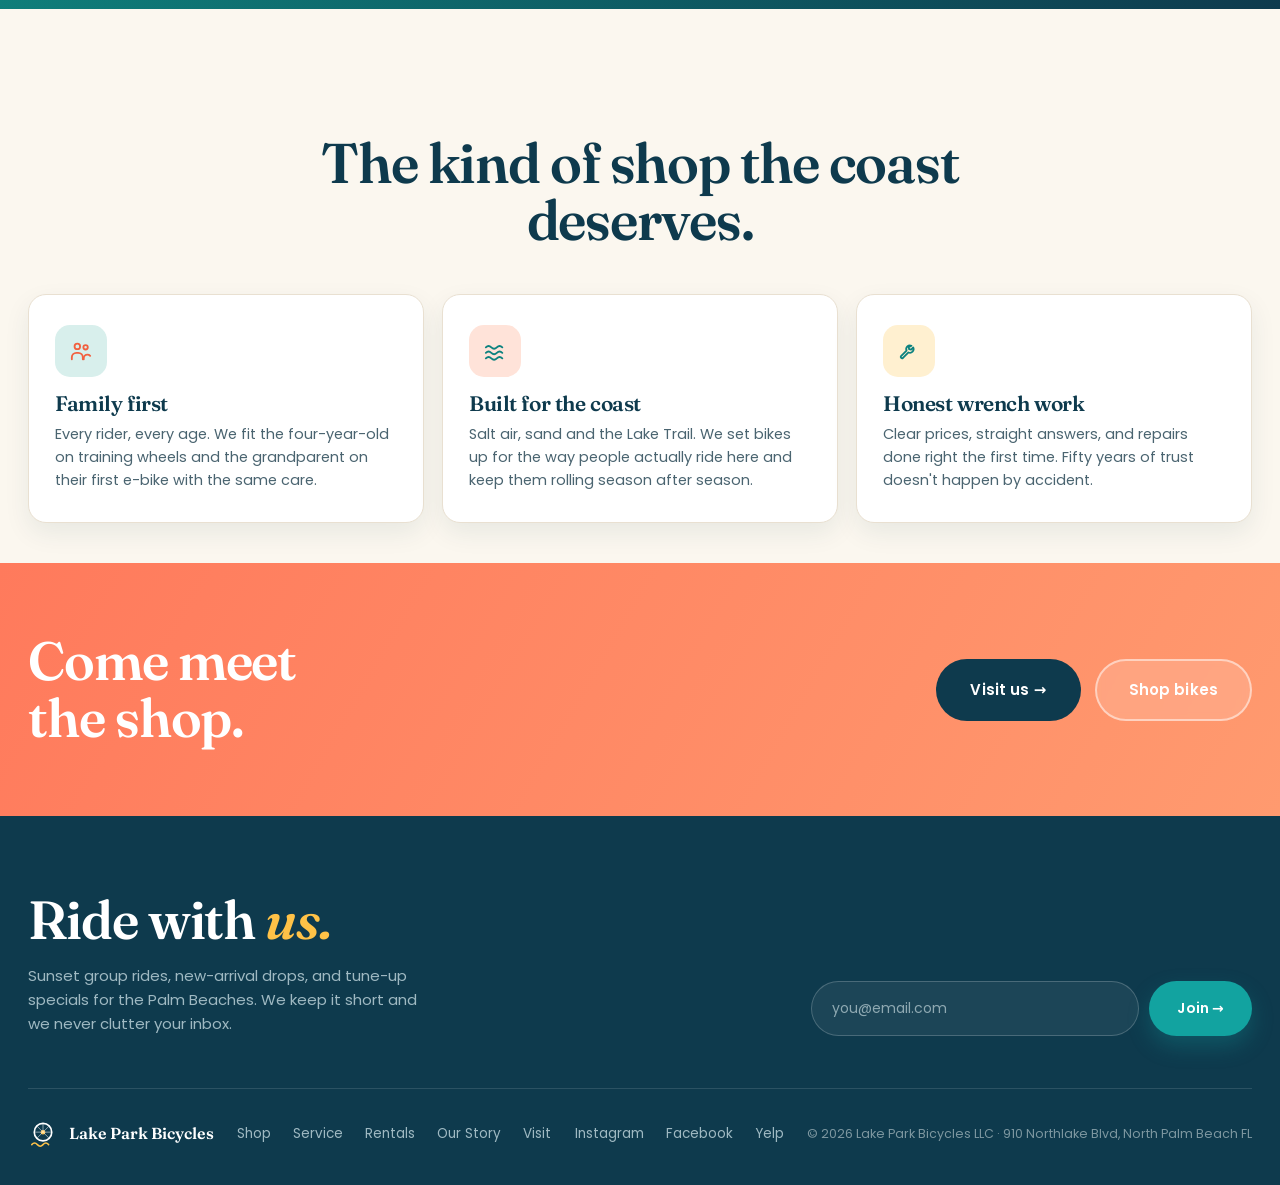
==== commit 217f34a8: "Standardize founding year to 1975 (matches storefront sign) Co-Authored-By: Claude Opus 4.8 (1M cont" ====
--- a/about.html
+++ b/about.html
@@ -4,20 +4,20 @@
 <meta charset="utf-8">
 <meta name="viewport" content="width=device-width, initial-scale=1">
 <title>Our Story - Lake Park Bicycles</title>
-<meta name="description" content="Family-owned and on the same North Palm Beach corner since 1974. Sales, service, and rentals for every kind of rider across the Palm Beaches.">
+<meta name="description" content="Family-owned and on the same North Palm Beach corner since 1975. Sales, service, and rentals for every kind of rider across the Palm Beaches.">
 <meta name="theme-color" content="#12a3a0">
 <meta property="og:title" content="Our Story - Lake Park Bicycles">
-<meta property="og:description" content="Family-owned and on the same North Palm Beach corner since 1974. Sales, service, and rentals for every kind of rider across the Palm Beaches.">
+<meta property="og:description" content="Family-owned and on the same North Palm Beach corner since 1975. Sales, service, and rentals for every kind of rider across the Palm Beaches.">
 <meta property="og:type" content="website">
 <meta property="og:image" content="assets/img/service-mechanic.png">
 <link rel="preconnect" href="https://fonts.googleapis.com"><link rel="preconnect" href="https://fonts.gstatic.com" crossorigin><link href="https://fonts.googleapis.com/css2?family=Fraunces:ital,opsz,wght@0,9..144,400;0,9..144,500;0,9..144,600;0,9..144,700;1,9..144,500;1,9..144,600&family=Poppins:wght@400;500;600;700&display=swap" rel="stylesheet">
-<link rel="stylesheet" href="assets/styles.css?v=1">
+<link rel="stylesheet" href="assets/styles.css?v=2">
 </head>
 <body>
-<div class="ticker"><div class="ticker-track"><span class="grp"><span>Est. 1974 &middot; North Palm Beach</span><span class="dot">&#9670;</span><span>Family-owned &amp; coastal</span><span class="dot">&#9670;</span><span>Summer Tune-Up &middot; $99 <s>$149</s></span><span class="dot">&#9670;</span><span>Free doorstep pickup + delivery</span><span class="dot">&#9670;</span><span>Sales &middot; Service &middot; Rentals</span><span class="dot">&#9670;</span></span><span class="grp" aria-hidden="true"><span>Est. 1974 &middot; North Palm Beach</span><span class="dot">&#9670;</span><span>Family-owned &amp; coastal</span><span class="dot">&#9670;</span><span>Summer Tune-Up &middot; $99 <s>$149</s></span><span class="dot">&#9670;</span><span>Free doorstep pickup + delivery</span><span class="dot">&#9670;</span><span>Sales &middot; Service &middot; Rentals</span><span class="dot">&#9670;</span></span></div></div>
+<div class="ticker"><div class="ticker-track"><span class="grp"><span>Est. 1975 &middot; North Palm Beach</span><span class="dot">&#9670;</span><span>Family-owned &amp; coastal</span><span class="dot">&#9670;</span><span>Summer Tune-Up &middot; $99 <s>$149</s></span><span class="dot">&#9670;</span><span>Free doorstep pickup + delivery</span><span class="dot">&#9670;</span><span>Sales &middot; Service &middot; Rentals</span><span class="dot">&#9670;</span></span><span class="grp" aria-hidden="true"><span>Est. 1975 &middot; North Palm Beach</span><span class="dot">&#9670;</span><span>Family-owned &amp; coastal</span><span class="dot">&#9670;</span><span>Summer Tune-Up &middot; $99 <s>$149</s></span><span class="dot">&#9670;</span><span>Free doorstep pickup + delivery</span><span class="dot">&#9670;</span><span>Sales &middot; Service &middot; Rentals</span><span class="dot">&#9670;</span></span></div></div>
 <header class="site"><div class="headbar">
     <a href="index.html" class="brand" aria-label="Lake Park Bicycles home"><svg width="40" height="40" viewBox="0 0 48 48" fill="none" aria-hidden="true"><circle cx="24" cy="21" r="14" stroke="#12a3a0" stroke-width="2.6"/><circle cx="24" cy="21" r="3.6" fill="#ff7a5c"/><g stroke="#12a3a0" stroke-width="1.5" opacity=".55"><line x1="24" y1="21" x2="24" y2="7"/><line x1="24" y1="21" x2="38" y2="21"/><line x1="24" y1="21" x2="10" y2="21"/><line x1="24" y1="21" x2="34" y2="11"/><line x1="24" y1="21" x2="14" y2="31"/><line x1="24" y1="21" x2="34" y2="31"/><line x1="24" y1="21" x2="14" y2="11"/></g><path d="M6 41 q4.5 -5 9 0 t9 0 t9 0" stroke="#ff7a5c" stroke-width="2.4" fill="none" stroke-linecap="round"/></svg>
-      <span class="word">Lake Park Bicycles<small>North Palm Beach &middot; Est. 1974</small></span>
+      <span class="word">Lake Park Bicycles<small>North Palm Beach &middot; Est. 1975</small></span>
     </a>
     <nav class="main" id="mainnav"><a href="shop.html">Bikes</a><a href="shop.html#ebikes">E-Bikes</a><a href="service.html">Service</a><a href="rentals.html">Rentals</a><a href="about.html" class="active">Our Story</a><a href="contact.html">Visit</a></nav>
     <a href="service.html" class="btn btn-coral" style="padding:11px 20px;font-size:13px">Book $99 tune-up</a>
@@ -27,7 +27,7 @@
 
 <section class="page-hero"><div class="in">
   <div class="crumb" data-reveal><a href="index.html">Home</a> / Our Story</div>
-  <div class="eyebrow" data-reveal><span>Since 1974</span></div>
+  <div class="eyebrow" data-reveal><span>Since 1975</span></div>
   <h1 data-reveal>Same <em>corner.</em></h1>
   <p class="lead" data-reveal>For fifty years, one family has sold, fixed and rented bikes from 910 Northlake Blvd. Kids we fitted for their first bike now bring in their own kids. That's the whole point.</p>
 </div></section>
@@ -37,7 +37,7 @@
     <div data-reveal>
       <div class="eyebrow"><span>Our story</span></div>
       <h2 class="sub-h">Fifty years of two wheels.</h2>
-      <p style="color:var(--slate);font-size:16px;line-height:1.75">Lake Park Bicycles opened its doors in 1974 and never left. Through every trend - BMX, mountain, carbon, and now electric - we've stayed exactly what a neighborhood bike shop should be: a place where a real mechanic knows your name, sets your bike up right, and stands behind it.</p>
+      <p style="color:var(--slate);font-size:16px;line-height:1.75">Lake Park Bicycles opened its doors in 1975 and never left. Through every trend - BMX, mountain, carbon, and now electric - we've stayed exactly what a neighborhood bike shop should be: a place where a real mechanic knows your name, sets your bike up right, and stands behind it.</p>
       <p style="color:var(--slate);font-size:16px;line-height:1.75;margin-top:16px">We sell new and used bikes, we service any make or model including e-bikes, and we rent to the families and visitors who make the Palm Beaches hum every winter. From Jupiter to Lake Park, whatever you ride, we'll keep you moving.</p>
     </div>
     <div data-reveal><div class="mediaframe" style="aspect-ratio:4/5"><img src="assets/img/service-mechanic.png" alt="Inside the Lake Park Bicycles service shop"></div></div>
--- a/assets/styles.css
+++ b/assets/styles.css
@@ -381,3 +381,9 @@
   .hero-media .float-card{display:none}
   .big99{gap:8px}
 }
+
+/* Affirm financing display */
+.pcard .fin{font-size:11.5px;color:var(--teal-d);font-weight:600;margin-top:6px}
+.affirm-line{background:var(--teal-soft);border:1px solid #bfe3df;border-radius:12px;padding:12px 15px;color:var(--deep);font-size:14.5px;margin:-4px 0 24px}
+.affirm-line b{color:var(--deep);font-weight:700}
+.affirm-line .fin-sub{display:block;color:var(--muted);font-size:12px;margin-top:2px}
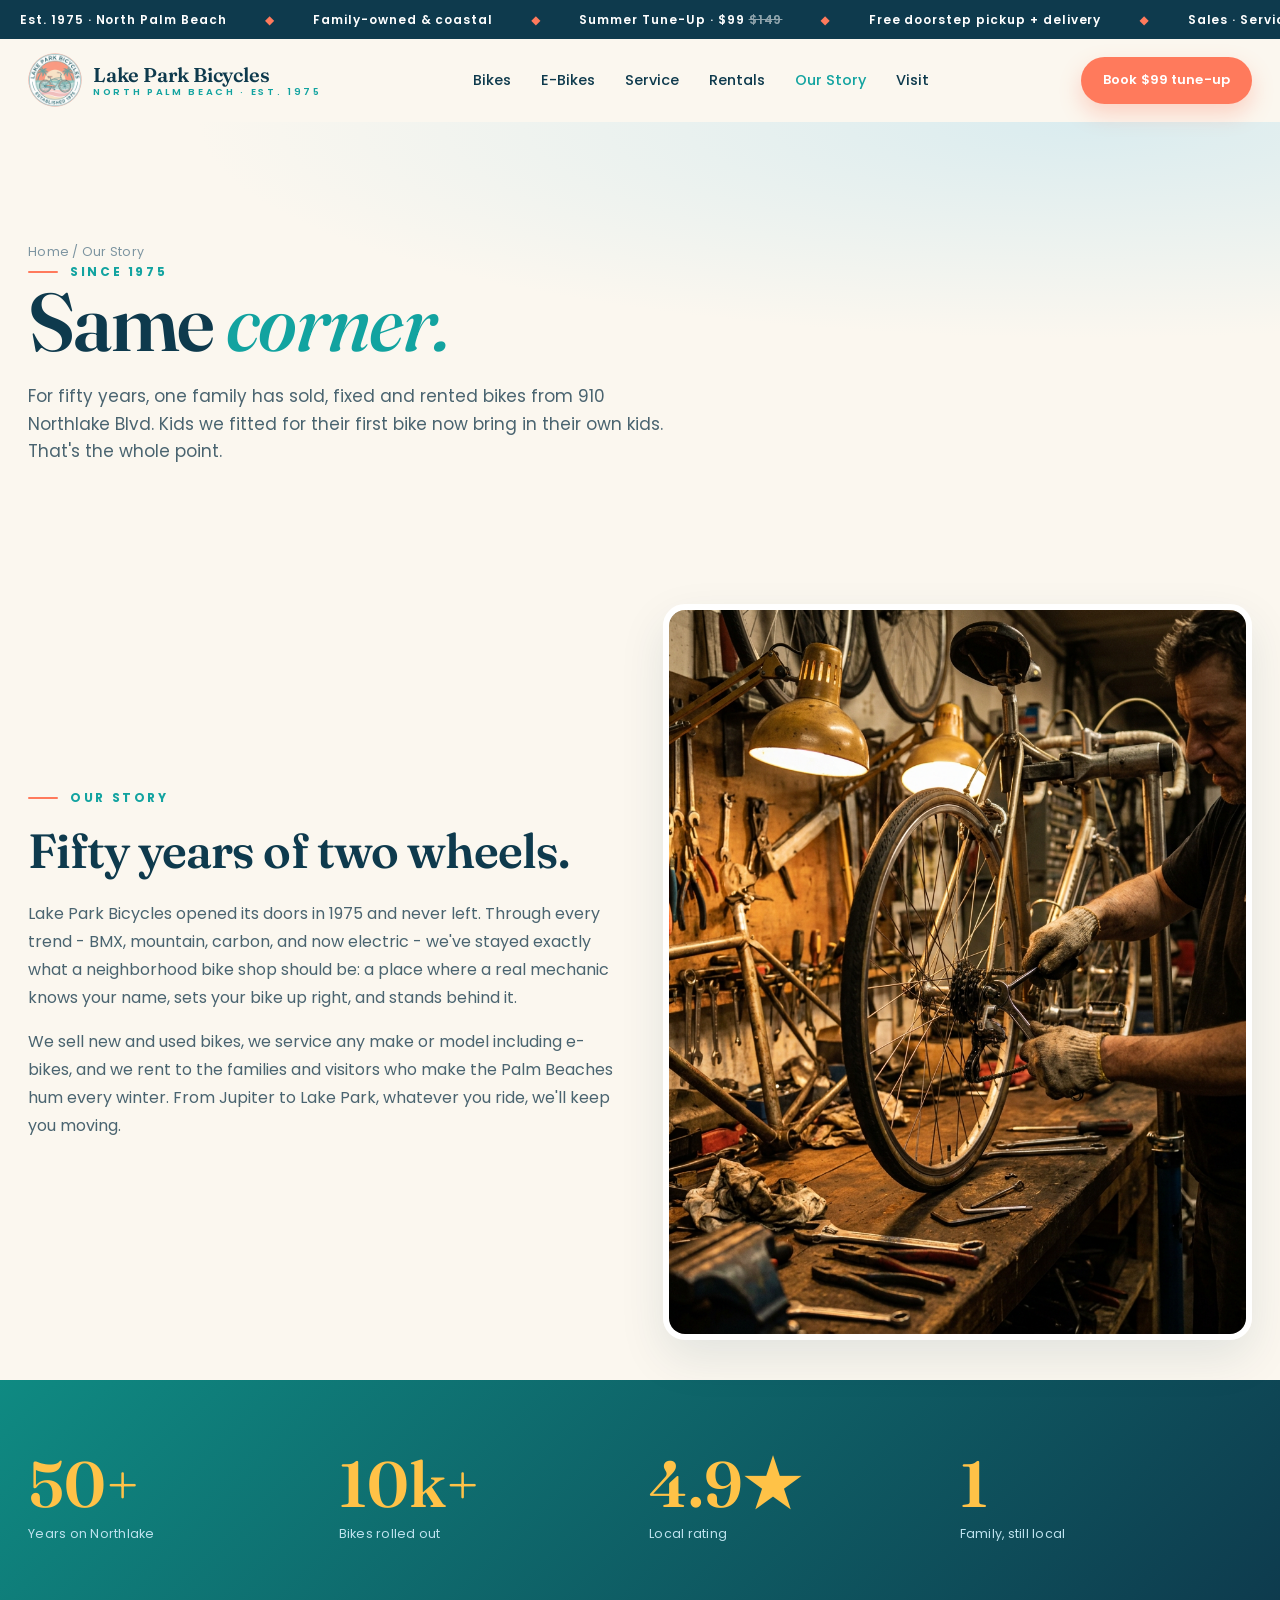
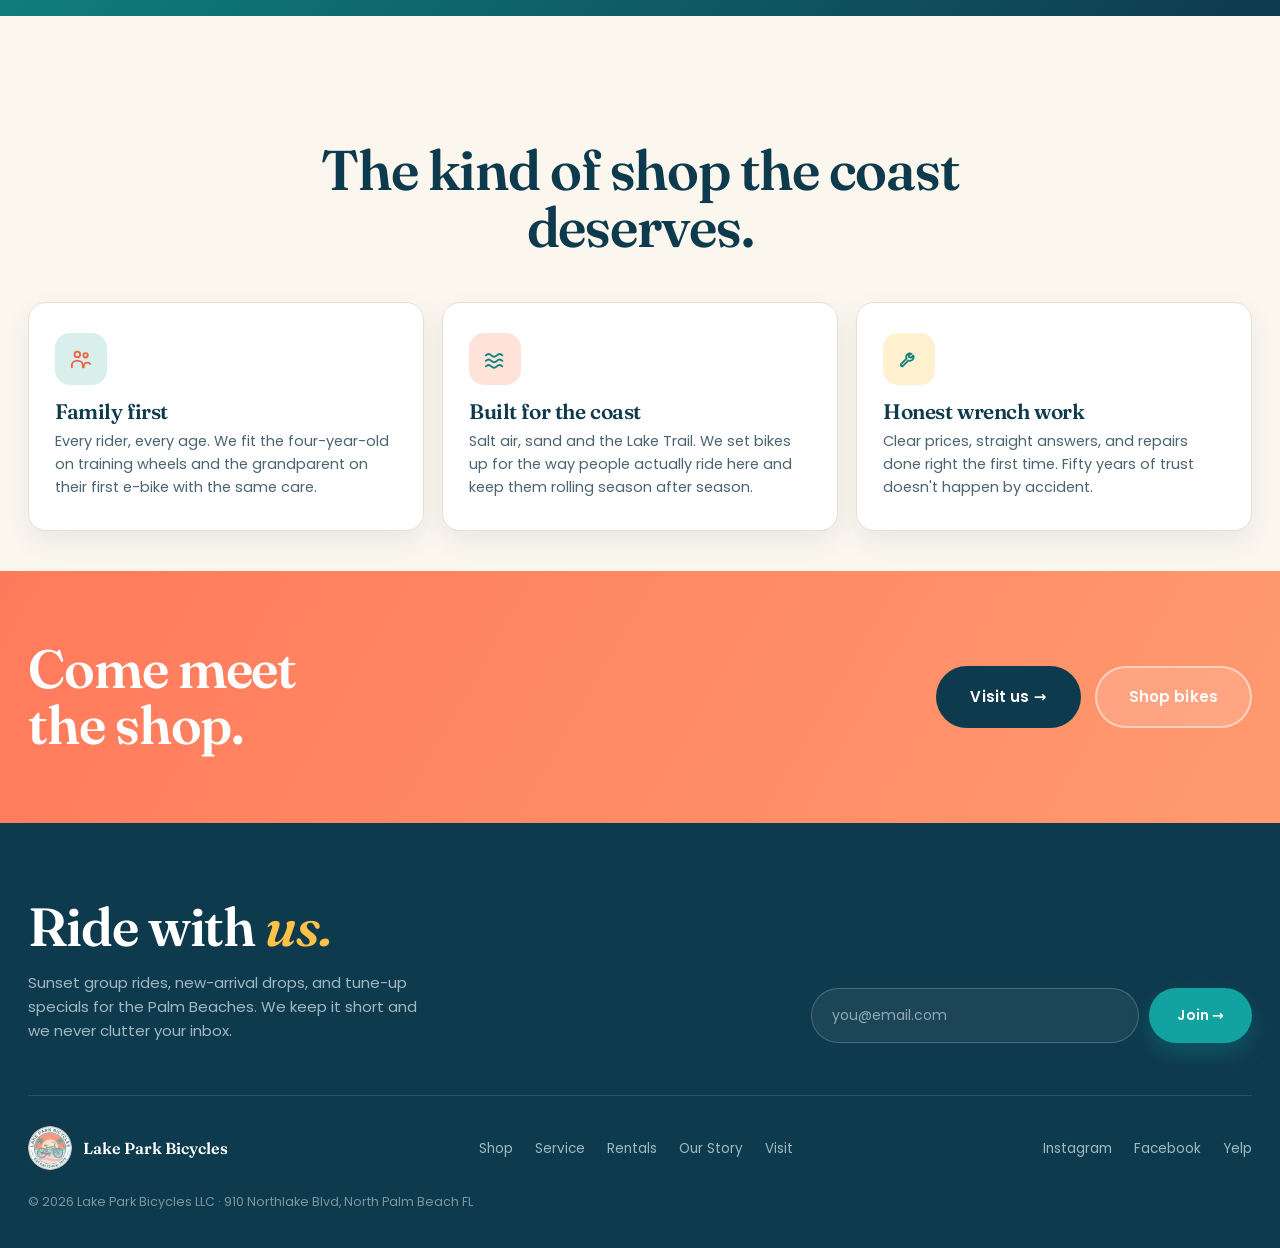
==== commit b3214e2d: "Adopt official badge logo (Established 1975): header, footer, favicons Co-Authored-By: Claude Opus 4" ====
--- a/about.html
+++ b/about.html
@@ -6,6 +6,8 @@
 <title>Our Story - Lake Park Bicycles</title>
 <meta name="description" content="Family-owned and on the same North Palm Beach corner since 1975. Sales, service, and rentals for every kind of rider across the Palm Beaches.">
 <meta name="theme-color" content="#12a3a0">
+<link rel="icon" type="image/png" href="assets/img/favicon.png">
+<link rel="apple-touch-icon" href="assets/img/apple-touch-icon.png">
 <meta property="og:title" content="Our Story - Lake Park Bicycles">
 <meta property="og:description" content="Family-owned and on the same North Palm Beach corner since 1975. Sales, service, and rentals for every kind of rider across the Palm Beaches.">
 <meta property="og:type" content="website">
@@ -16,7 +18,7 @@
 <body>
 <div class="ticker"><div class="ticker-track"><span class="grp"><span>Est. 1975 &middot; North Palm Beach</span><span class="dot">&#9670;</span><span>Family-owned &amp; coastal</span><span class="dot">&#9670;</span><span>Summer Tune-Up &middot; $99 <s>$149</s></span><span class="dot">&#9670;</span><span>Free doorstep pickup + delivery</span><span class="dot">&#9670;</span><span>Sales &middot; Service &middot; Rentals</span><span class="dot">&#9670;</span></span><span class="grp" aria-hidden="true"><span>Est. 1975 &middot; North Palm Beach</span><span class="dot">&#9670;</span><span>Family-owned &amp; coastal</span><span class="dot">&#9670;</span><span>Summer Tune-Up &middot; $99 <s>$149</s></span><span class="dot">&#9670;</span><span>Free doorstep pickup + delivery</span><span class="dot">&#9670;</span><span>Sales &middot; Service &middot; Rentals</span><span class="dot">&#9670;</span></span></div></div>
 <header class="site"><div class="headbar">
-    <a href="index.html" class="brand" aria-label="Lake Park Bicycles home"><svg width="40" height="40" viewBox="0 0 48 48" fill="none" aria-hidden="true"><circle cx="24" cy="21" r="14" stroke="#12a3a0" stroke-width="2.6"/><circle cx="24" cy="21" r="3.6" fill="#ff7a5c"/><g stroke="#12a3a0" stroke-width="1.5" opacity=".55"><line x1="24" y1="21" x2="24" y2="7"/><line x1="24" y1="21" x2="38" y2="21"/><line x1="24" y1="21" x2="10" y2="21"/><line x1="24" y1="21" x2="34" y2="11"/><line x1="24" y1="21" x2="14" y2="31"/><line x1="24" y1="21" x2="34" y2="31"/><line x1="24" y1="21" x2="14" y2="11"/></g><path d="M6 41 q4.5 -5 9 0 t9 0 t9 0" stroke="#ff7a5c" stroke-width="2.4" fill="none" stroke-linecap="round"/></svg>
+    <a href="index.html" class="brand" aria-label="Lake Park Bicycles home"><img src="assets/img/logo-badge.png" alt="Lake Park Bicycles - Established 1975" width="54" height="54" style="border-radius:50%;flex:0 0 auto">
       <span class="word">Lake Park Bicycles<small>North Palm Beach &middot; Est. 1975</small></span>
     </a>
     <nav class="main" id="mainnav"><a href="shop.html">Bikes</a><a href="shop.html#ebikes">E-Bikes</a><a href="service.html">Service</a><a href="rentals.html">Rentals</a><a href="about.html" class="active">Our Story</a><a href="contact.html">Visit</a></nav>
@@ -75,7 +77,7 @@
       </form>
     </div>
     <div class="foot-bottom">
-      <div class="fb-brand"><svg width="30" height="30" viewBox="0 0 48 48" fill="none" aria-hidden="true"><circle cx="24" cy="21" r="14" stroke="#ffffff" stroke-width="2.6"/><circle cx="24" cy="21" r="3.6" fill="#ffc247"/><g stroke="#ffffff" stroke-width="1.5" opacity=".55"><line x1="24" y1="21" x2="24" y2="7"/><line x1="24" y1="21" x2="38" y2="21"/><line x1="24" y1="21" x2="10" y2="21"/><line x1="24" y1="21" x2="34" y2="11"/><line x1="24" y1="21" x2="14" y2="31"/><line x1="24" y1="21" x2="34" y2="31"/><line x1="24" y1="21" x2="14" y2="11"/></g><path d="M6 41 q4.5 -5 9 0 t9 0 t9 0" stroke="#ffc247" stroke-width="2.4" fill="none" stroke-linecap="round"/></svg><span>Lake Park Bicycles</span></div>
+      <div class="fb-brand"><img src="assets/img/logo-badge.png" alt="" width="44" height="44" style="border-radius:50%;flex:0 0 auto"><span>Lake Park Bicycles</span></div>
       <nav><a href="shop.html">Shop</a><a href="service.html">Service</a><a href="rentals.html">Rentals</a><a href="about.html">Our Story</a><a href="contact.html">Visit</a></nav>
       <nav><a href="#">Instagram</a><a href="#">Facebook</a><a href="#">Yelp</a></nav>
       <div class="copy">&copy; <span id="yr">2026</span> Lake Park Bicycles LLC &middot; 910 Northlake Blvd, North Palm Beach FL</div>
